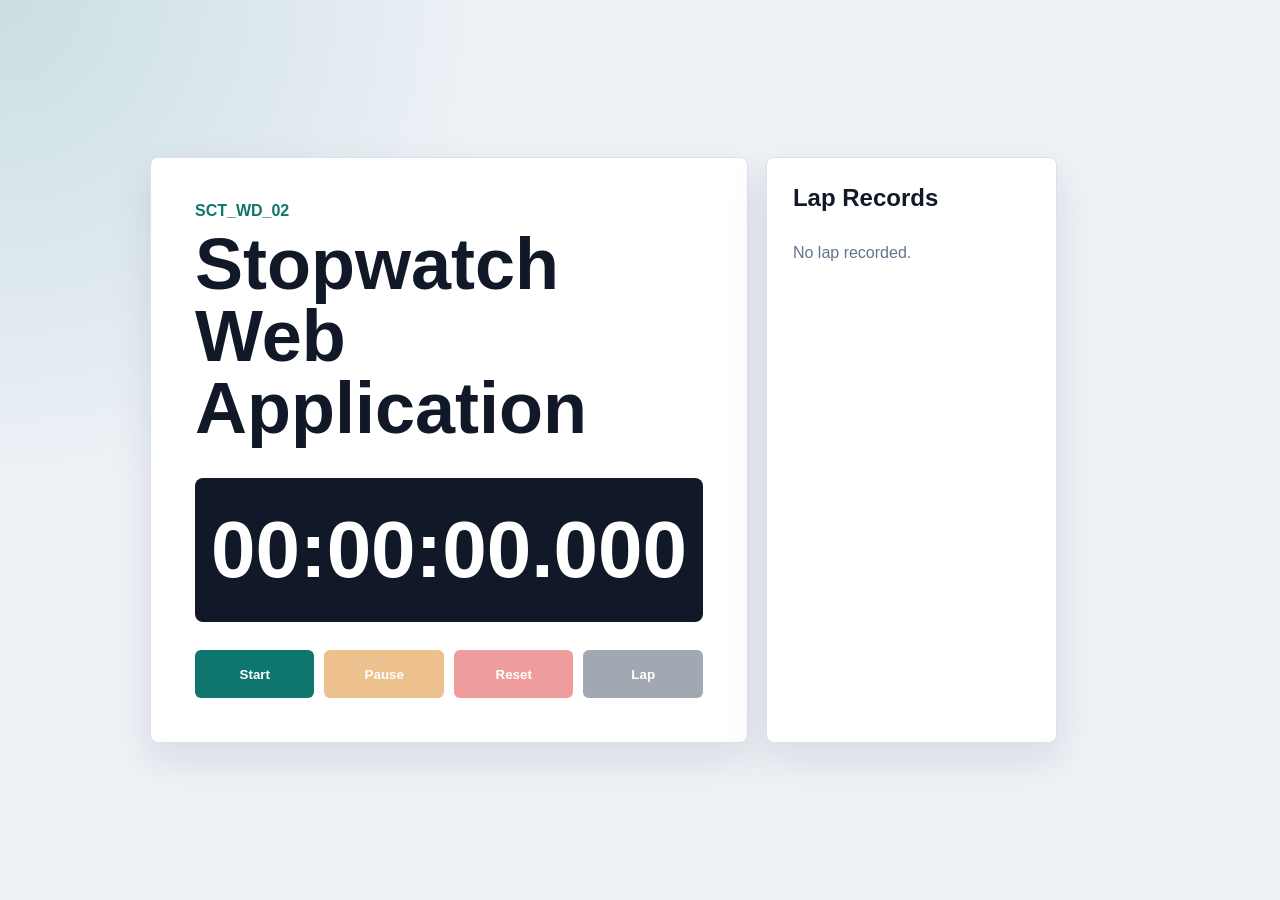
==== Stopwatch_Web_Application/index.html @ 81b47cad "Add SkillCraft intern web tasks" ====
<!doctype html>
<html lang="en">
<head>
  <meta charset="utf-8">
  <meta name="viewport" content="width=device-width, initial-scale=1">
  <title>SCT WD 02 - Stopwatch</title>
  <link rel="stylesheet" href="style.css">
</head>
<body>
  <main class="watch">
    <section class="panel">
      <p class="eyebrow">SCT_WD_02</p>
      <h1>Stopwatch Web Application</h1>
      <div class="time" id="time">00:00:00.000</div>
      <div class="controls">
        <button id="start" class="start">Start</button>
        <button id="pause" class="pause" disabled>Pause</button>
        <button id="reset" class="reset" disabled>Reset</button>
        <button id="lap" class="lap" disabled>Lap</button>
      </div>
    </section>
    <section class="laps-panel">
      <h2>Lap Records</h2>
      <ol id="laps"></ol>
      <p id="empty" class="empty">No lap recorded.</p>
    </section>
  </main>
  <script src="script.js"></script>
</body>
</html>
---- Stopwatch_Web_Application/style.css ----
* { box-sizing: border-box; }
body {
  min-height: 100vh;
  margin: 0;
  display: grid;
  place-items: center;
  padding: 22px;
  font-family: Arial, Helvetica, sans-serif;
  color: #111827;
  background:
    radial-gradient(circle at top left, rgba(15, 118, 110, 0.16), transparent 32%),
    #eef2f7;
}
.watch {
  width: min(980px, 100%);
  display: grid;
  grid-template-columns: 1.2fr 0.8fr;
  gap: 18px;
}
.panel,
.laps-panel {
  border: 1px solid #d9e2ec;
  border-radius: 8px;
  background: #fff;
  box-shadow: 0 16px 42px rgba(15, 23, 42, 0.10);
}
.panel {
  padding: clamp(24px, 5vw, 44px);
}
.eyebrow {
  margin: 0 0 8px;
  color: #0f766e;
  font-weight: 900;
}
h1 {
  margin: 0 0 34px;
  font-size: clamp(2rem, 6vw, 4.5rem);
  line-height: 1;
}
.time {
  margin-bottom: 28px;
  padding: 26px 16px;
  border-radius: 8px;
  color: #fff;
  background: #111827;
  font-size: clamp(2.2rem, 9vw, 5rem);
  font-weight: 900;
  font-variant-numeric: tabular-nums;
  text-align: center;
}
.controls {
  display: grid;
  grid-template-columns: repeat(4, 1fr);
  gap: 10px;
}
button {
  min-height: 48px;
  border: 0;
  border-radius: 6px;
  color: #fff;
  font-weight: 900;
  cursor: pointer;
}
button:disabled {
  opacity: 0.45;
  cursor: not-allowed;
}
.start { background: #0f766e; }
.pause { background: #d97706; }
.reset { background: #dc2626; }
.lap { background: #334155; }
.laps-panel {
  padding: 26px;
}
h2 { margin: 0 0 16px; }
ol {
  display: grid;
  gap: 10px;
  max-height: 440px;
  overflow: auto;
  margin: 0;
  padding: 0;
  list-style: none;
}
li {
  display: flex;
  justify-content: space-between;
  gap: 12px;
  padding: 12px;
  border: 1px solid #d9e2ec;
  border-radius: 6px;
  font-variant-numeric: tabular-nums;
}
.empty { color: #64748b; }
@media (max-width: 760px) {
  .watch,
  .controls { grid-template-columns: 1fr; }
}
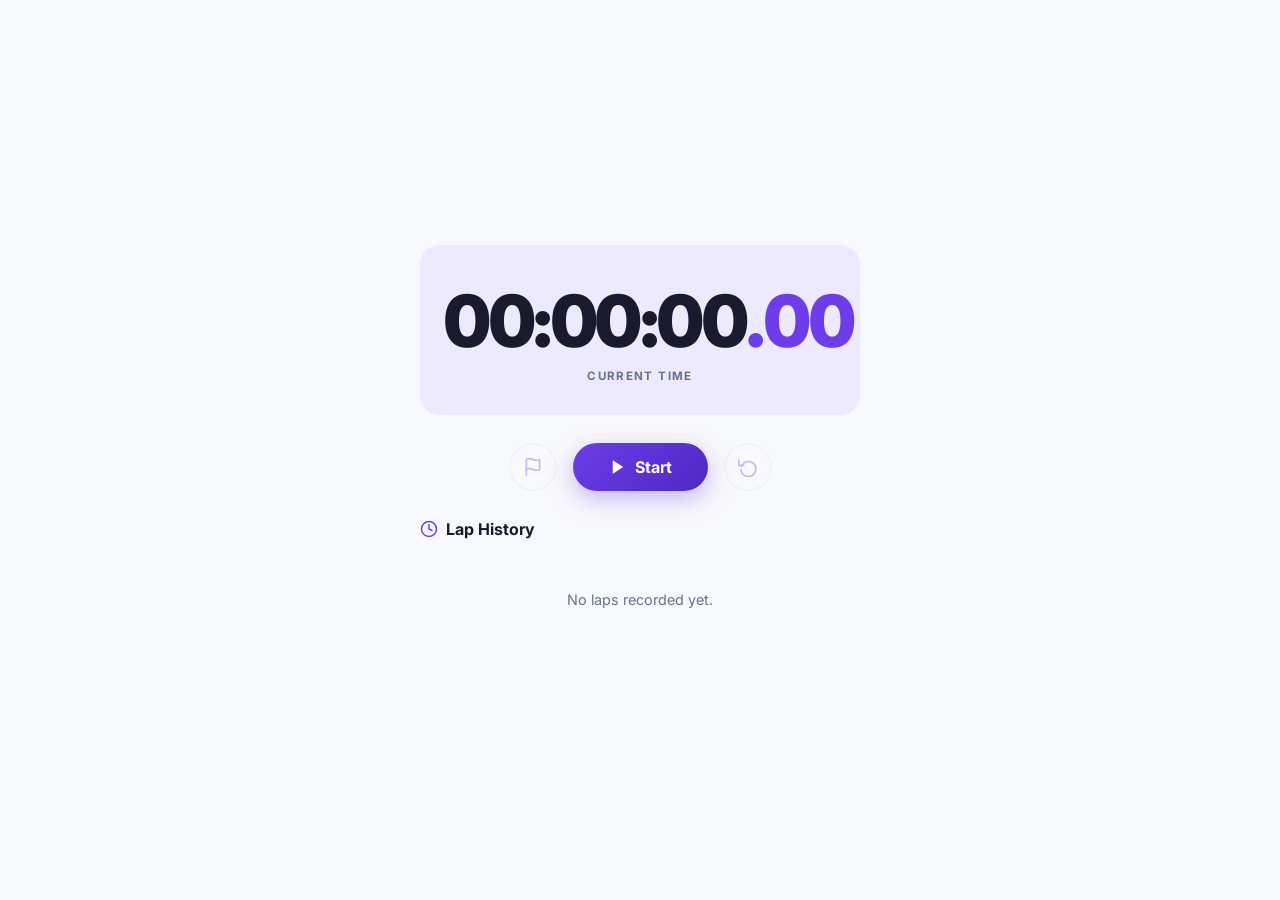
==== commit ea6266f0: "Redesign all four apps with Lumina Suite UI - Stopwatch: centered layout, no nav links, lap history " ====
--- a/Stopwatch_Web_Application/index.html
+++ b/Stopwatch_Web_Application/index.html
@@ -3,28 +3,50 @@
 <head>
   <meta charset="utf-8">
   <meta name="viewport" content="width=device-width, initial-scale=1">
-  <title>SCT WD 02 - Stopwatch</title>
+  <title>Stopwatch</title>
+  <link rel="preconnect" href="https://fonts.googleapis.com">
+  <link rel="preconnect" href="https://fonts.gstatic.com" crossorigin>
+  <link href="https://fonts.googleapis.com/css2?family=Inter:wght@400;500;600;700;800;900&display=swap" rel="stylesheet">
   <link rel="stylesheet" href="style.css">
 </head>
 <body>
-  <main class="watch">
-    <section class="panel">
-      <p class="eyebrow">SCT_WD_02</p>
-      <h1>Stopwatch Web Application</h1>
-      <div class="time" id="time">00:00:00.000</div>
-      <div class="controls">
-        <button id="start" class="start">Start</button>
-        <button id="pause" class="pause" disabled>Pause</button>
-        <button id="reset" class="reset" disabled>Reset</button>
-        <button id="lap" class="lap" disabled>Lap</button>
+  <main class="main">
+    <!-- Time display -->
+    <div class="time-card">
+      <div class="time-display">
+        <span class="time-main">00:00:00</span><span class="time-ms">.00</span>
       </div>
-    </section>
-    <section class="laps-panel">
-      <h2>Lap Records</h2>
-      <ol id="laps"></ol>
-      <p id="empty" class="empty">No lap recorded.</p>
+      <p class="time-label">CURRENT TIME</p>
+    </div>
+
+    <!-- Controls -->
+    <div class="controls">
+      <button class="ctrl-btn ctrl-btn--ghost" id="lap" disabled aria-label="Lap">
+        <svg width="20" height="20" viewBox="0 0 24 24" fill="none" stroke="currentColor" stroke-width="2" stroke-linecap="round" stroke-linejoin="round"><path d="M4 15s1-1 4-1 5 2 8 2 4-1 4-1V3s-1 1-4 1-5-2-8-2-4 1-4 1z"/><line x1="4" y1="22" x2="4" y2="15"/></svg>
+      </button>
+      <button class="ctrl-btn ctrl-btn--primary" id="start">
+        <svg width="18" height="18" viewBox="0 0 24 24" fill="currentColor"><polygon points="5 3 19 12 5 21 5 3"/></svg>
+        Start
+      </button>
+      <button class="ctrl-btn ctrl-btn--ghost" id="reset" disabled aria-label="Reset">
+        <svg width="20" height="20" viewBox="0 0 24 24" fill="none" stroke="currentColor" stroke-width="2" stroke-linecap="round" stroke-linejoin="round"><polyline points="1 4 1 10 7 10"/><path d="M3.51 15a9 9 0 1 0 .49-3.5"/></svg>
+      </button>
+    </div>
+
+    <!-- Lap history -->
+    <section class="laps-section">
+      <div class="laps-header">
+        <div class="laps-title">
+          <svg width="18" height="18" viewBox="0 0 24 24" fill="none" stroke="currentColor" stroke-width="2" stroke-linecap="round" stroke-linejoin="round"><circle cx="12" cy="12" r="10"/><polyline points="12 6 12 12 16 14"/></svg>
+          Lap History
+        </div>
+        <span class="laps-badge" id="lapCount" hidden>0 Laps</span>
+      </div>
+      <div class="laps-list" id="laps"></div>
+      <p class="laps-empty" id="empty">No laps recorded yet.</p>
     </section>
   </main>
+
   <script src="script.js"></script>
 </body>
 </html>
--- a/Stopwatch_Web_Application/style.css
+++ b/Stopwatch_Web_Application/style.css
@@ -1,98 +1,204 @@
-* { box-sizing: border-box; }
+@import url("https://fonts.googleapis.com/css2?family=Inter:wght@400;500;600;700;800;900&display=swap");
+
+*, *::before, *::after { box-sizing: border-box; margin: 0; padding: 0; }
+
+:root {
+  --purple: #6c3de8;
+  --purple-dark: #4f28c4;
+  --purple-light: #ede9ff;
+  --text: #1a1a2e;
+  --text-muted: #64748b;
+  --border: #e2e8f0;
+  --bg: #f8f9fc;
+  --white: #ffffff;
+}
+
 body {
+  font-family: 'Inter', sans-serif;
+  background: var(--bg);
+  color: var(--text);
   min-height: 100vh;
-  margin: 0;
-  display: grid;
-  place-items: center;
-  padding: 22px;
-  font-family: Arial, Helvetica, sans-serif;
-  color: #111827;
-  background:
-    radial-gradient(circle at top left, rgba(15, 118, 110, 0.16), transparent 32%),
-    #eef2f7;
-}
-.watch {
-  width: min(980px, 100%);
-  display: grid;
-  grid-template-columns: 1.2fr 0.8fr;
-  gap: 18px;
-}
-.panel,
-.laps-panel {
-  border: 1px solid #d9e2ec;
-  border-radius: 8px;
-  background: #fff;
-  box-shadow: 0 16px 42px rgba(15, 23, 42, 0.10);
-}
-.panel {
-  padding: clamp(24px, 5vw, 44px);
-}
-.eyebrow {
-  margin: 0 0 8px;
-  color: #0f766e;
+  display: flex;
+  align-items: center;
+  justify-content: center;
+}
+
+/* MAIN — centered on screen */
+.main {
+  width: min(480px, 100%);
+  padding: 32px 20px 48px;
+  display: flex;
+  flex-direction: column;
+  align-items: center;
+  gap: 28px;
+}
+
+/* TIME CARD */
+.time-card {
+  width: 100%;
+  background: var(--purple-light);
+  border-radius: 20px;
+  padding: 40px 24px 32px;
+  text-align: center;
+}
+
+.time-display {
+  font-size: clamp(2.8rem, 12vw, 4.5rem);
   font-weight: 900;
-}
-h1 {
-  margin: 0 0 34px;
-  font-size: clamp(2rem, 6vw, 4.5rem);
+  letter-spacing: -0.02em;
   line-height: 1;
-}
-.time {
-  margin-bottom: 28px;
-  padding: 26px 16px;
-  border-radius: 8px;
+  font-variant-numeric: tabular-nums;
+}
+
+.time-main { color: var(--text); }
+.time-ms   { color: var(--purple); }
+
+.time-label {
+  margin-top: 12px;
+  font-size: 0.72rem;
+  font-weight: 700;
+  letter-spacing: 0.12em;
+  color: var(--text-muted);
+}
+
+/* CONTROLS */
+.controls {
+  display: flex;
+  align-items: center;
+  gap: 16px;
+}
+
+.ctrl-btn {
+  border: none;
+  cursor: pointer;
+  font-family: inherit;
+  font-weight: 700;
+  font-size: 1rem;
+  transition: all 0.2s;
+  display: flex;
+  align-items: center;
+  gap: 8px;
+}
+
+.ctrl-btn--primary {
+  background: linear-gradient(135deg, var(--purple) 0%, var(--purple-dark) 100%);
   color: #fff;
-  background: #111827;
-  font-size: clamp(2.2rem, 9vw, 5rem);
-  font-weight: 900;
+  padding: 14px 36px;
+  border-radius: 999px;
+  box-shadow: 0 8px 24px rgba(108, 61, 232, 0.35);
+}
+
+.ctrl-btn--primary:hover {
+  transform: translateY(-1px);
+  box-shadow: 0 12px 28px rgba(108, 61, 232, 0.45);
+}
+
+.ctrl-btn--primary.paused {
+  background: linear-gradient(135deg, #f59e0b 0%, #d97706 100%);
+  box-shadow: 0 8px 24px rgba(245, 158, 11, 0.35);
+}
+
+.ctrl-btn--ghost {
+  background: transparent;
+  color: var(--purple);
+  width: 48px;
+  height: 48px;
+  border-radius: 50%;
+  justify-content: center;
+  padding: 0;
+  border: 2px solid var(--border);
+}
+
+.ctrl-btn--ghost:hover:not(:disabled) {
+  background: var(--purple-light);
+  border-color: var(--purple);
+}
+
+.ctrl-btn:disabled {
+  opacity: 0.35;
+  cursor: not-allowed;
+  transform: none !important;
+  box-shadow: none !important;
+}
+
+/* LAPS */
+.laps-section { width: 100%; }
+
+.laps-header {
+  display: flex;
+  align-items: center;
+  justify-content: space-between;
+  margin-bottom: 20px;
+}
+
+.laps-title {
+  display: flex;
+  align-items: center;
+  gap: 8px;
+  font-weight: 700;
+  font-size: 1rem;
+  color: var(--text);
+}
+
+.laps-title svg { color: var(--purple); }
+
+.laps-badge {
+  background: var(--purple-light);
+  color: var(--purple);
+  font-size: 0.75rem;
+  font-weight: 700;
+  padding: 4px 12px;
+  border-radius: 999px;
+}
+
+.laps-list {
+  display: flex;
+  flex-direction: column;
+  max-height: 280px;
+  overflow-y: auto;
+}
+
+.lap-item {
+  display: flex;
+  align-items: center;
+  justify-content: space-between;
+  padding: 16px 4px;
+  border-bottom: 1px solid var(--border);
+}
+
+.lap-item:last-child { border-bottom: none; }
+
+.lap-name {
+  font-size: 0.9rem;
+  color: var(--text-muted);
+  font-weight: 500;
+}
+
+.lap-times { text-align: right; }
+
+.lap-time {
+  font-size: 0.95rem;
+  font-weight: 700;
   font-variant-numeric: tabular-nums;
+  color: var(--text);
+}
+
+.lap-diff {
+  font-size: 0.78rem;
+  font-weight: 600;
+  color: var(--purple);
+  margin-top: 2px;
+}
+
+.laps-empty {
+  color: var(--text-muted);
+  font-size: 0.9rem;
   text-align: center;
-}
-.controls {
-  display: grid;
-  grid-template-columns: repeat(4, 1fr);
-  gap: 10px;
-}
-button {
-  min-height: 48px;
-  border: 0;
-  border-radius: 6px;
-  color: #fff;
-  font-weight: 900;
-  cursor: pointer;
-}
-button:disabled {
-  opacity: 0.45;
-  cursor: not-allowed;
-}
-.start { background: #0f766e; }
-.pause { background: #d97706; }
-.reset { background: #dc2626; }
-.lap { background: #334155; }
-.laps-panel {
-  padding: 26px;
-}
-h2 { margin: 0 0 16px; }
-ol {
-  display: grid;
-  gap: 10px;
-  max-height: 440px;
-  overflow: auto;
-  margin: 0;
-  padding: 0;
-  list-style: none;
-}
-li {
-  display: flex;
-  justify-content: space-between;
-  gap: 12px;
-  padding: 12px;
-  border: 1px solid #d9e2ec;
-  border-radius: 6px;
-  font-variant-numeric: tabular-nums;
-}
-.empty { color: #64748b; }
-@media (max-width: 760px) {
-  .watch,
-  .controls { grid-template-columns: 1fr; }
-}
+  padding: 32px 0;
+}
+
+@media (max-width: 480px) {
+  .main { padding: 24px 16px 40px; }
+  .time-card { padding: 28px 16px 24px; }
+  .ctrl-btn--primary { padding: 13px 28px; font-size: 0.95rem; }
+}
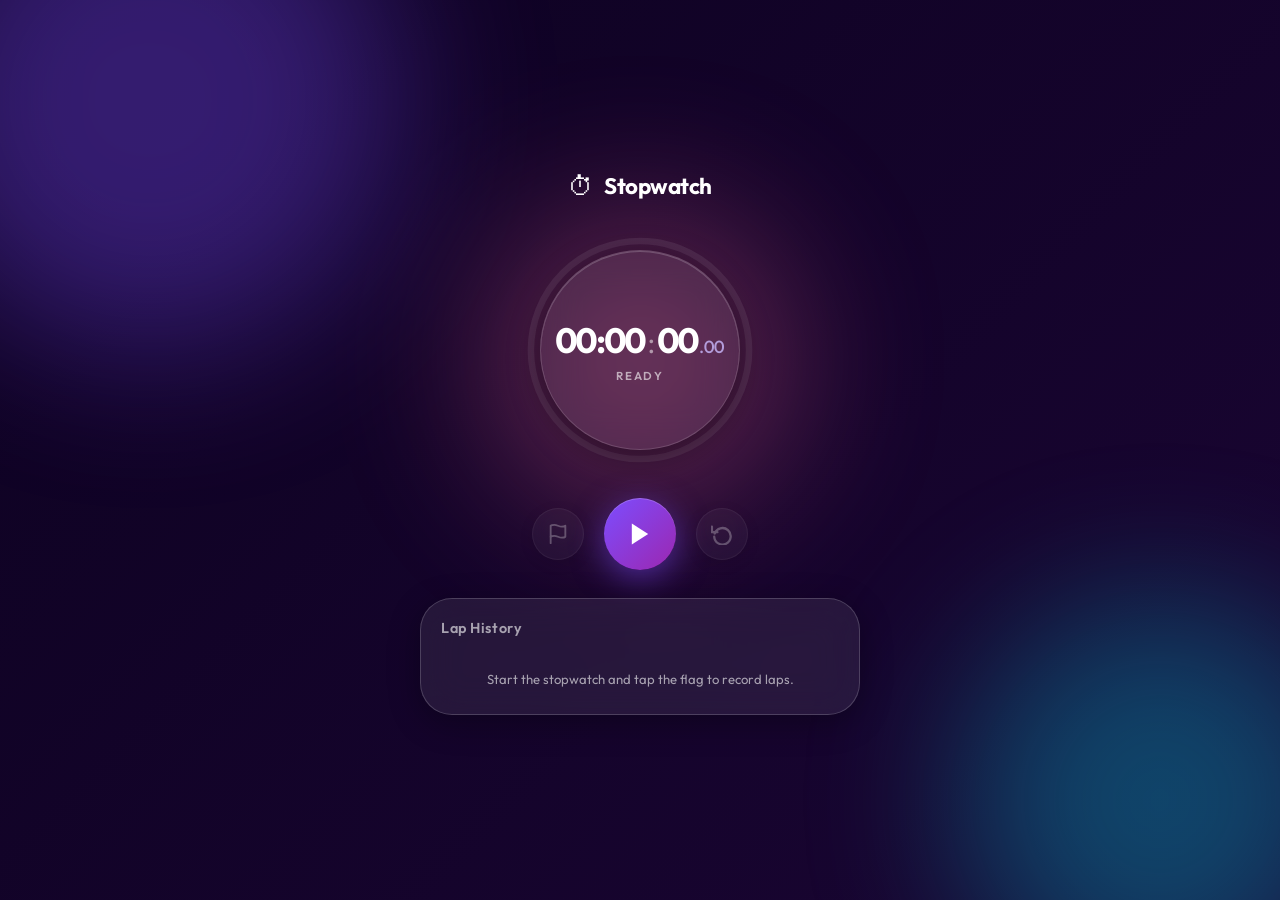
==== commit 4ee8833a: "Redesign all three apps with glassmorphism + Material 3 Expressive" ====
--- a/Stopwatch_Web_Application/index.html
+++ b/Stopwatch_Web_Application/index.html
@@ -6,44 +6,62 @@
   <title>Stopwatch</title>
   <link rel="preconnect" href="https://fonts.googleapis.com">
   <link rel="preconnect" href="https://fonts.gstatic.com" crossorigin>
-  <link href="https://fonts.googleapis.com/css2?family=Inter:wght@400;500;600;700;800;900&display=swap" rel="stylesheet">
+  <link href="https://fonts.googleapis.com/css2?family=Google+Sans:wght@400;500;700&family=Google+Sans+Display:wght@400;700&family=Roboto+Flex:wght@300;400;500;700&display=swap" rel="stylesheet">
+  <link href="https://fonts.googleapis.com/css2?family=Outfit:wght@300;400;500;600;700;800&display=swap" rel="stylesheet">
   <link rel="stylesheet" href="style.css">
 </head>
 <body>
-  <main class="main">
+  <div class="bg-orbs" aria-hidden="true">
+    <div class="orb orb--1"></div>
+    <div class="orb orb--2"></div>
+    <div class="orb orb--3"></div>
+  </div>
+
+  <main class="app">
+    <!-- Header -->
+    <header class="app__header">
+      <div class="app__icon">⏱</div>
+      <h1 class="app__title">Stopwatch</h1>
+    </header>
+
     <!-- Time display -->
-    <div class="time-card">
-      <div class="time-display">
-        <span class="time-main">00:00:00</span><span class="time-ms">.00</span>
+    <div class="time-glass">
+      <div class="time-glass__ring" id="progressRing">
+        <svg class="ring-svg" viewBox="0 0 220 220" aria-hidden="true">
+          <circle class="ring-track" cx="110" cy="110" r="100"/>
+          <circle class="ring-fill" id="ringFill" cx="110" cy="110" r="100"/>
+        </svg>
       </div>
-      <p class="time-label">CURRENT TIME</p>
+      <div class="time-glass__inner">
+        <div class="time-display">
+          <span class="time-hm" id="timeHM">00:00</span><span class="time-sep">:</span><span class="time-s" id="timeS">00</span><span class="time-ms" id="timeMS">.00</span>
+        </div>
+        <div class="time-status" id="timeStatus">Ready</div>
+      </div>
     </div>
 
     <!-- Controls -->
     <div class="controls">
-      <button class="ctrl-btn ctrl-btn--ghost" id="lap" disabled aria-label="Lap">
-        <svg width="20" height="20" viewBox="0 0 24 24" fill="none" stroke="currentColor" stroke-width="2" stroke-linecap="round" stroke-linejoin="round"><path d="M4 15s1-1 4-1 5 2 8 2 4-1 4-1V3s-1 1-4 1-5-2-8-2-4 1-4 1z"/><line x1="4" y1="22" x2="4" y2="15"/></svg>
+      <button class="fab fab--small" id="lapBtn" disabled aria-label="Lap">
+        <svg width="22" height="22" viewBox="0 0 24 24" fill="none" stroke="currentColor" stroke-width="2" stroke-linecap="round" stroke-linejoin="round"><path d="M4 15s1-1 4-1 5 2 8 2 4-1 4-1V3s-1 1-4 1-5-2-8-2-4 1-4 1z"/><line x1="4" y1="22" x2="4" y2="15"/></svg>
       </button>
-      <button class="ctrl-btn ctrl-btn--primary" id="start">
-        <svg width="18" height="18" viewBox="0 0 24 24" fill="currentColor"><polygon points="5 3 19 12 5 21 5 3"/></svg>
-        Start
+      <button class="fab fab--large fab--primary" id="startBtn" aria-label="Start">
+        <svg class="fab-icon fab-icon--play" width="28" height="28" viewBox="0 0 24 24" fill="currentColor"><polygon points="5 3 19 12 5 21 5 3"/></svg>
+        <svg class="fab-icon fab-icon--pause" width="28" height="28" viewBox="0 0 24 24" fill="currentColor" style="display:none"><rect x="6" y="4" width="4" height="16"/><rect x="14" y="4" width="4" height="16"/></svg>
       </button>
-      <button class="ctrl-btn ctrl-btn--ghost" id="reset" disabled aria-label="Reset">
-        <svg width="20" height="20" viewBox="0 0 24 24" fill="none" stroke="currentColor" stroke-width="2" stroke-linecap="round" stroke-linejoin="round"><polyline points="1 4 1 10 7 10"/><path d="M3.51 15a9 9 0 1 0 .49-3.5"/></svg>
+      <button class="fab fab--small" id="resetBtn" disabled aria-label="Reset">
+        <svg width="22" height="22" viewBox="0 0 24 24" fill="none" stroke="currentColor" stroke-width="2.5" stroke-linecap="round" stroke-linejoin="round"><polyline points="1 4 1 10 7 10"/><path d="M3.51 15a9 9 0 1 0 .49-3.5"/></svg>
       </button>
     </div>
 
-    <!-- Lap history -->
-    <section class="laps-section">
+    <!-- Laps -->
+    <section class="laps-section" id="lapsSection">
       <div class="laps-header">
-        <div class="laps-title">
-          <svg width="18" height="18" viewBox="0 0 24 24" fill="none" stroke="currentColor" stroke-width="2" stroke-linecap="round" stroke-linejoin="round"><circle cx="12" cy="12" r="10"/><polyline points="12 6 12 12 16 14"/></svg>
-          Lap History
-        </div>
-        <span class="laps-badge" id="lapCount" hidden>0 Laps</span>
+        <span class="laps-title">Lap History</span>
+        <span class="laps-chip" id="lapChip" hidden>0 laps</span>
       </div>
-      <div class="laps-list" id="laps"></div>
-      <p class="laps-empty" id="empty">No laps recorded yet.</p>
+      <div class="laps-list" id="lapsList"></div>
+      <p class="laps-empty" id="lapsEmpty">Start the stopwatch and tap the flag to record laps.</p>
     </section>
   </main>
 
--- a/Stopwatch_Web_Application/style.css
+++ b/Stopwatch_Web_Application/style.css
@@ -1,30 +1,59 @@
-@import url("https://fonts.googleapis.com/css2?family=Inter:wght@400;500;600;700;800;900&display=swap");
+@import url("https://fonts.googleapis.com/css2?family=Outfit:wght@300;400;500;600;700;800&display=swap");
 
 *, *::before, *::after { box-sizing: border-box; margin: 0; padding: 0; }
+html { font-size: 16px; }
 
 :root {
-  --purple: #6c3de8;
-  --purple-dark: #4f28c4;
-  --purple-light: #ede9ff;
-  --text: #1a1a2e;
-  --text-muted: #64748b;
-  --border: #e2e8f0;
-  --bg: #f8f9fc;
-  --white: #ffffff;
+  --primary: #7c4dff;
+  --primary-light: #b39ddb;
+  --secondary: #00bcd4;
+  --tertiary: #ff6b9d;
+  --surface: rgba(255,255,255,0.08);
+  --surface-high: rgba(255,255,255,0.14);
+  --surface-border: rgba(255,255,255,0.18);
+  --on-surface: #ffffff;
+  --on-surface-muted: rgba(255,255,255,0.6);
+  --bg-1: #0d0221;
+  --bg-2: #1a0533;
+  --radius-sm: 16px;
+  --radius-md: 24px;
+  --radius-lg: 32px;
+  --radius-full: 999px;
 }
 
 body {
-  font-family: 'Inter', sans-serif;
-  background: var(--bg);
-  color: var(--text);
+  font-family: 'Outfit', sans-serif;
+  background: linear-gradient(135deg, var(--bg-1) 0%, var(--bg-2) 100%);
+  color: var(--on-surface);
   min-height: 100vh;
   display: flex;
   align-items: center;
   justify-content: center;
-}
-
-/* MAIN — centered on screen */
-.main {
+  overflow-x: hidden;
+}
+
+/* ── BACKGROUND ORBS ── */
+.bg-orbs { position: fixed; inset: 0; pointer-events: none; z-index: 0; overflow: hidden; }
+.orb {
+  position: absolute;
+  border-radius: 50%;
+  filter: blur(80px);
+  opacity: 0.35;
+  animation: drift 12s ease-in-out infinite;
+}
+.orb--1 { width: 500px; height: 500px; background: var(--primary); top: -150px; left: -100px; animation-delay: 0s; }
+.orb--2 { width: 400px; height: 400px; background: var(--secondary); bottom: -100px; right: -80px; animation-delay: 4s; }
+.orb--3 { width: 300px; height: 300px; background: var(--tertiary); top: 40%; left: 50%; transform: translate(-50%,-50%); animation-delay: 8s; }
+@keyframes drift {
+  0%,100% { transform: translate(0,0) scale(1); }
+  33% { transform: translate(30px,-20px) scale(1.05); }
+  66% { transform: translate(-20px,30px) scale(0.95); }
+}
+
+/* ── APP ── */
+.app {
+  position: relative;
+  z-index: 1;
   width: min(480px, 100%);
   padding: 32px 20px 48px;
   display: flex;
@@ -33,172 +62,257 @@
   gap: 28px;
 }
 
-/* TIME CARD */
-.time-card {
+/* ── HEADER ── */
+.app__header {
+  display: flex;
+  align-items: center;
+  gap: 10px;
+}
+.app__icon { font-size: 1.6rem; }
+.app__title {
+  font-size: 1.4rem;
+  font-weight: 700;
+  letter-spacing: -0.02em;
+  color: var(--on-surface);
+}
+
+/* ── TIME GLASS ── */
+.time-glass {
+  position: relative;
+  width: 240px;
+  height: 240px;
+  display: flex;
+  align-items: center;
+  justify-content: center;
+}
+
+.time-glass__ring {
+  position: absolute;
+  inset: 0;
+}
+
+.ring-svg {
   width: 100%;
-  background: var(--purple-light);
-  border-radius: 20px;
-  padding: 40px 24px 32px;
-  text-align: center;
+  height: 100%;
+  transform: rotate(-90deg);
+}
+
+.ring-track {
+  fill: none;
+  stroke: rgba(255,255,255,0.08);
+  stroke-width: 6;
+}
+
+.ring-fill {
+  fill: none;
+  stroke: url(#ringGrad);
+  stroke-width: 6;
+  stroke-linecap: round;
+  stroke-dasharray: 628;
+  stroke-dashoffset: 628;
+  transition: stroke-dashoffset 0.1s linear;
+}
+
+.time-glass__inner {
+  position: relative;
+  z-index: 1;
+  width: 200px;
+  height: 200px;
+  border-radius: 50%;
+  background: rgba(255,255,255,0.07);
+  backdrop-filter: blur(20px);
+  -webkit-backdrop-filter: blur(20px);
+  border: 1.5px solid rgba(255,255,255,0.15);
+  display: flex;
+  flex-direction: column;
+  align-items: center;
+  justify-content: center;
+  gap: 6px;
+  box-shadow:
+    0 8px 32px rgba(0,0,0,0.4),
+    inset 0 1px 0 rgba(255,255,255,0.2);
 }
 
 .time-display {
-  font-size: clamp(2.8rem, 12vw, 4.5rem);
-  font-weight: 900;
-  letter-spacing: -0.02em;
-  line-height: 1;
+  display: flex;
+  align-items: baseline;
+  gap: 1px;
   font-variant-numeric: tabular-nums;
 }
-
-.time-main { color: var(--text); }
-.time-ms   { color: var(--purple); }
-
-.time-label {
-  margin-top: 12px;
+.time-hm {
+  font-size: 2.2rem;
+  font-weight: 700;
+  letter-spacing: -0.03em;
+  color: #fff;
+}
+.time-sep {
+  font-size: 2rem;
+  font-weight: 300;
+  color: rgba(255,255,255,0.5);
+  margin: 0 1px;
+}
+.time-s {
+  font-size: 2.2rem;
+  font-weight: 700;
+  letter-spacing: -0.03em;
+  color: #fff;
+}
+.time-ms {
+  font-size: 1.1rem;
+  font-weight: 500;
+  color: var(--primary-light);
+  align-self: flex-end;
+  margin-bottom: 4px;
+}
+
+.time-status {
   font-size: 0.72rem;
-  font-weight: 700;
-  letter-spacing: 0.12em;
-  color: var(--text-muted);
-}
-
-/* CONTROLS */
+  font-weight: 600;
+  letter-spacing: 0.14em;
+  text-transform: uppercase;
+  color: var(--on-surface-muted);
+}
+
+/* ── CONTROLS ── */
 .controls {
   display: flex;
   align-items: center;
-  gap: 16px;
-}
-
-.ctrl-btn {
+  gap: 20px;
+}
+
+.fab {
   border: none;
   cursor: pointer;
-  font-family: inherit;
-  font-weight: 700;
-  font-size: 1rem;
-  transition: all 0.2s;
-  display: flex;
-  align-items: center;
-  gap: 8px;
-}
-
-.ctrl-btn--primary {
-  background: linear-gradient(135deg, var(--purple) 0%, var(--purple-dark) 100%);
+  display: flex;
+  align-items: center;
+  justify-content: center;
+  border-radius: var(--radius-full);
+  transition: all 0.2s cubic-bezier(0.34,1.56,0.64,1);
+  backdrop-filter: blur(12px);
+  -webkit-backdrop-filter: blur(12px);
+}
+
+.fab--large {
+  width: 72px;
+  height: 72px;
+  background: linear-gradient(135deg, var(--primary), #9c27b0);
+  box-shadow: 0 8px 32px rgba(124,77,255,0.5), inset 0 1px 0 rgba(255,255,255,0.2);
   color: #fff;
-  padding: 14px 36px;
-  border-radius: 999px;
-  box-shadow: 0 8px 24px rgba(108, 61, 232, 0.35);
-}
-
-.ctrl-btn--primary:hover {
-  transform: translateY(-1px);
-  box-shadow: 0 12px 28px rgba(108, 61, 232, 0.45);
-}
-
-.ctrl-btn--primary.paused {
-  background: linear-gradient(135deg, #f59e0b 0%, #d97706 100%);
-  box-shadow: 0 8px 24px rgba(245, 158, 11, 0.35);
-}
-
-.ctrl-btn--ghost {
-  background: transparent;
-  color: var(--purple);
-  width: 48px;
-  height: 48px;
-  border-radius: 50%;
-  justify-content: center;
-  padding: 0;
-  border: 2px solid var(--border);
-}
-
-.ctrl-btn--ghost:hover:not(:disabled) {
-  background: var(--purple-light);
-  border-color: var(--purple);
-}
-
-.ctrl-btn:disabled {
-  opacity: 0.35;
-  cursor: not-allowed;
-  transform: none !important;
-  box-shadow: none !important;
-}
-
-/* LAPS */
-.laps-section { width: 100%; }
+}
+.fab--large:hover { transform: scale(1.08); box-shadow: 0 12px 40px rgba(124,77,255,0.65); }
+.fab--large:active { transform: scale(0.95); }
+
+.fab--primary.running {
+  background: linear-gradient(135deg, #ff6b9d, #e91e63);
+  box-shadow: 0 8px 32px rgba(255,107,157,0.5), inset 0 1px 0 rgba(255,255,255,0.2);
+}
+
+.fab--small {
+  width: 52px;
+  height: 52px;
+  background: var(--surface-high);
+  border: 1.5px solid var(--surface-border);
+  color: var(--on-surface);
+  box-shadow: 0 4px 16px rgba(0,0,0,0.3);
+}
+.fab--small:hover:not(:disabled) { transform: scale(1.08); background: rgba(255,255,255,0.2); }
+.fab--small:active:not(:disabled) { transform: scale(0.95); }
+.fab--small:disabled { opacity: 0.3; cursor: not-allowed; }
+
+/* ── LAPS ── */
+.laps-section {
+  width: 100%;
+  background: var(--surface);
+  backdrop-filter: blur(20px);
+  -webkit-backdrop-filter: blur(20px);
+  border: 1.5px solid var(--surface-border);
+  border-radius: var(--radius-lg);
+  padding: 20px;
+  box-shadow: 0 8px 32px rgba(0,0,0,0.3);
+}
 
 .laps-header {
   display: flex;
   align-items: center;
   justify-content: space-between;
-  margin-bottom: 20px;
+  margin-bottom: 16px;
 }
 
 .laps-title {
-  display: flex;
-  align-items: center;
-  gap: 8px;
-  font-weight: 700;
-  font-size: 1rem;
-  color: var(--text);
-}
-
-.laps-title svg { color: var(--purple); }
-
-.laps-badge {
-  background: var(--purple-light);
-  color: var(--purple);
-  font-size: 0.75rem;
-  font-weight: 700;
-  padding: 4px 12px;
-  border-radius: 999px;
+  font-size: 0.9rem;
+  font-weight: 600;
+  color: var(--on-surface-muted);
+  letter-spacing: 0.04em;
+}
+
+.laps-chip {
+  font-size: 0.72rem;
+  font-weight: 700;
+  background: rgba(124,77,255,0.25);
+  color: var(--primary-light);
+  border: 1px solid rgba(124,77,255,0.4);
+  padding: 3px 12px;
+  border-radius: var(--radius-full);
 }
 
 .laps-list {
   display: flex;
   flex-direction: column;
-  max-height: 280px;
+  gap: 0;
+  max-height: 260px;
   overflow-y: auto;
-}
-
-.lap-item {
+  scrollbar-width: thin;
+  scrollbar-color: rgba(255,255,255,0.15) transparent;
+}
+
+.lap-row {
   display: flex;
   align-items: center;
   justify-content: space-between;
-  padding: 16px 4px;
-  border-bottom: 1px solid var(--border);
-}
-
-.lap-item:last-child { border-bottom: none; }
-
-.lap-name {
-  font-size: 0.9rem;
-  color: var(--text-muted);
+  padding: 12px 4px;
+  border-bottom: 1px solid rgba(255,255,255,0.07);
+  animation: lapIn 0.3s cubic-bezier(0.34,1.56,0.64,1);
+}
+.lap-row:last-child { border-bottom: none; }
+
+@keyframes lapIn {
+  from { opacity: 0; transform: translateX(-12px); }
+  to   { opacity: 1; transform: translateX(0); }
+}
+
+.lap-row__name {
+  font-size: 0.85rem;
   font-weight: 500;
-}
-
-.lap-times { text-align: right; }
-
-.lap-time {
-  font-size: 0.95rem;
+  color: var(--on-surface-muted);
+}
+.lap-row__right { text-align: right; }
+.lap-row__time {
+  font-size: 0.92rem;
   font-weight: 700;
   font-variant-numeric: tabular-nums;
-  color: var(--text);
-}
-
-.lap-diff {
-  font-size: 0.78rem;
-  font-weight: 600;
-  color: var(--purple);
-  margin-top: 2px;
+  color: var(--on-surface);
+}
+.lap-row__diff {
+  font-size: 0.72rem;
+  font-weight: 500;
+  color: var(--primary-light);
+  margin-top: 1px;
 }
 
 .laps-empty {
-  color: var(--text-muted);
-  font-size: 0.9rem;
+  font-size: 0.82rem;
+  color: var(--on-surface-muted);
   text-align: center;
-  padding: 32px 0;
-}
+  padding: 16px 0 4px;
+  line-height: 1.6;
+}
+
+/* SVG gradient def */
+.ring-defs { position: absolute; width: 0; height: 0; }
 
 @media (max-width: 480px) {
-  .main { padding: 24px 16px 40px; }
-  .time-card { padding: 28px 16px 24px; }
-  .ctrl-btn--primary { padding: 13px 28px; font-size: 0.95rem; }
-}
+  .app { padding: 24px 16px 40px; gap: 22px; }
+  .time-glass { width: 210px; height: 210px; }
+  .time-glass__inner { width: 174px; height: 174px; }
+  .time-hm, .time-s { font-size: 1.9rem; }
+}
